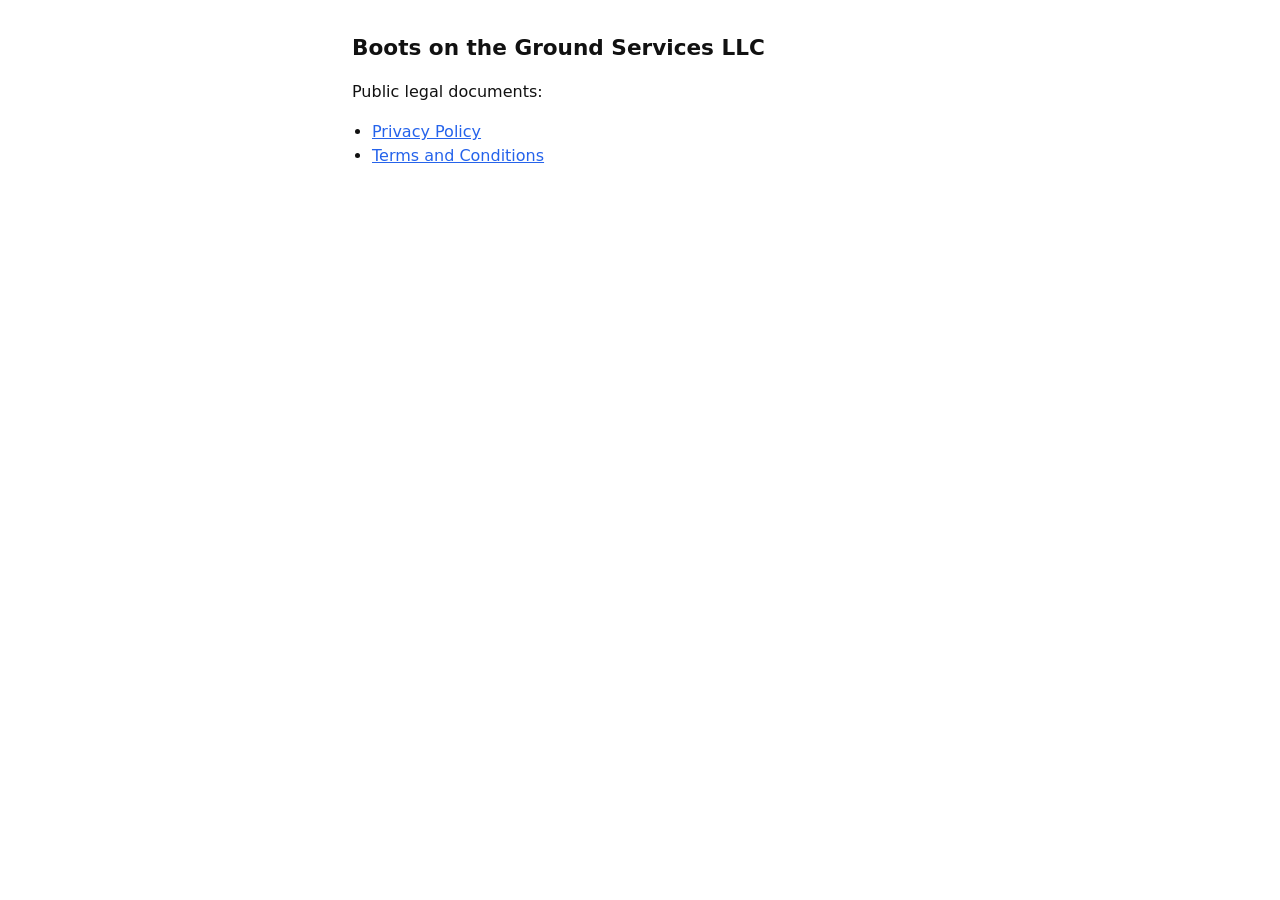
==== index.html @ 4474b743 "Create index.html" ====
<!DOCTYPE html>
<html lang="en">
<head>
  <meta charset="utf-8" />
  <meta name="viewport" content="width=device-width, initial-scale=1" />
  <title>Boots on the Ground — Legal</title>
  <style>
    body { font-family: system-ui, -apple-system, Segoe UI, Roboto, Helvetica, Arial, sans-serif; line-height: 1.5; max-width: 36rem; margin: 2rem auto; padding: 0 1.25rem; color: #111; }
    h1 { font-size: 1.35rem; }
    ul { padding-left: 1.25rem; }
    a { color: #2563eb; }
  </style>
</head>
<body>
  <h1>Boots on the Ground Services LLC</h1>
  <p>Public legal documents:</p>
  <ul>
    <li><a href="privacy.html">Privacy Policy</a></li>
    <li><a href="terms.html">Terms and Conditions</a></li>
  </ul>
</body>
</html>
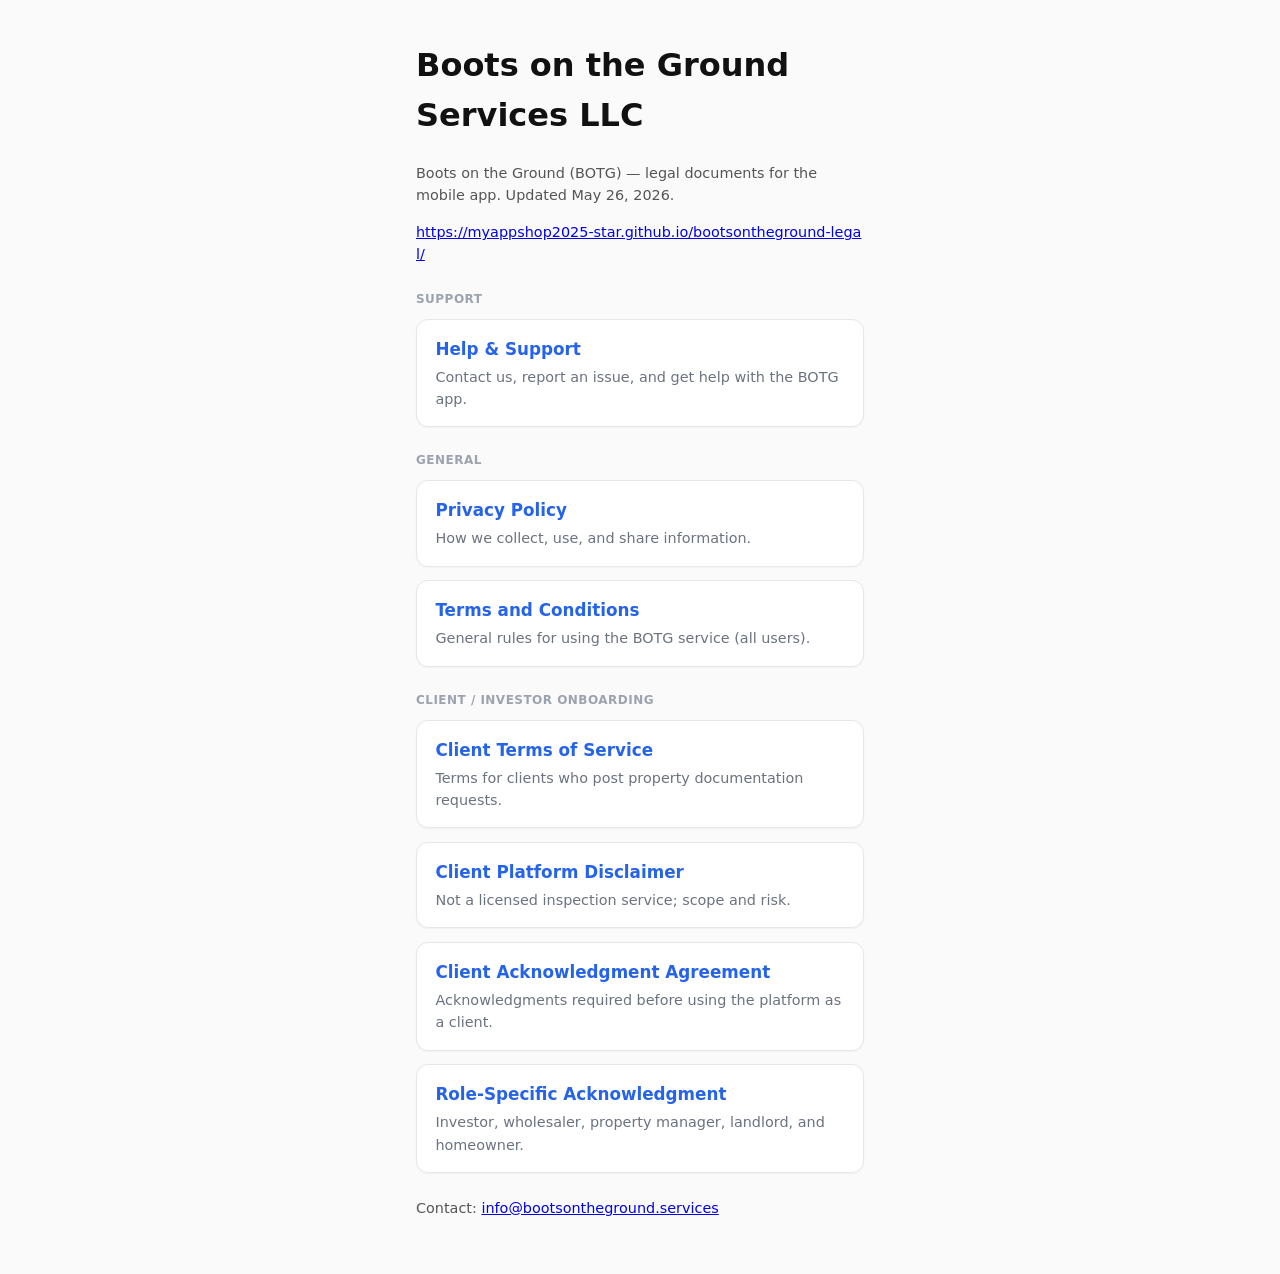
==== commit 2d71c156: "Add support page and update legal documents for App Store Guideline 1.5. Co-authored-by: Cursor <cur" ====
--- a/index.html
+++ b/index.html
@@ -3,20 +3,66 @@
 <head>
   <meta charset="utf-8" />
   <meta name="viewport" content="width=device-width, initial-scale=1" />
-  <title>Boots on the Ground — Legal</title>
+  <title>Boots on the Ground Services LLC — Legal</title>
+  <link rel="stylesheet" href="legal.css" />
   <style>
-    body { font-family: system-ui, -apple-system, Segoe UI, Roboto, Helvetica, Arial, sans-serif; line-height: 1.5; max-width: 36rem; margin: 2rem auto; padding: 0 1.25rem; color: #111; }
-    h1 { font-size: 1.35rem; }
-    ul { padding-left: 1.25rem; }
-    a { color: #2563eb; }
+    body { max-width: 28rem; }
+    .card {
+      display: block;
+      background: #fff;
+      border: 1px solid #e5e7eb;
+      border-radius: 12px;
+      padding: 1rem 1.15rem;
+      margin-bottom: 0.85rem;
+      text-decoration: none;
+      color: inherit;
+      box-shadow: 0 1px 2px rgba(0,0,0,0.04);
+    }
+    .card:hover { border-color: #93c5fd; }
+    .card-title { font-weight: 700; font-size: 1.05rem; color: #2563eb; margin-bottom: 0.25rem; }
+    .card-desc { font-size: 0.9rem; color: #6b7280; }
+    .section-label { font-size: 0.75rem; font-weight: 700; text-transform: uppercase; letter-spacing: 0.04em; color: #9ca3af; margin: 1.5rem 0 0.65rem; }
   </style>
 </head>
 <body>
   <h1>Boots on the Ground Services LLC</h1>
-  <p>Public legal documents:</p>
-  <ul>
-    <li><a href="privacy.html">Privacy Policy</a></li>
-    <li><a href="terms.html">Terms and Conditions</a></li>
-  </ul>
+  <p class="meta">Boots on the Ground (BOTG) — legal documents for the mobile app. Updated May 26, 2026.</p>
+  <p class="meta" style="word-break:break-all;"><a href="https://myappshop2025-star.github.io/bootsontheground-legal/">https://myappshop2025-star.github.io/bootsontheground-legal/</a></p>
+
+  <p class="section-label">Support</p>
+  <a class="card" href="support.html">
+    <div class="card-title">Help &amp; Support</div>
+    <div class="card-desc">Contact us, report an issue, and get help with the BOTG app.</div>
+  </a>
+
+  <p class="section-label">General</p>
+  <a class="card" href="privacy.html">
+    <div class="card-title">Privacy Policy</div>
+    <div class="card-desc">How we collect, use, and share information.</div>
+  </a>
+  <a class="card" href="terms.html">
+    <div class="card-title">Terms and Conditions</div>
+    <div class="card-desc">General rules for using the BOTG service (all users).</div>
+  </a>
+
+  <p class="section-label">Client / investor onboarding</p>
+  <a class="card" href="client-terms.html">
+    <div class="card-title">Client Terms of Service</div>
+    <div class="card-desc">Terms for clients who post property documentation requests.</div>
+  </a>
+  <a class="card" href="client-disclaimer.html">
+    <div class="card-title">Client Platform Disclaimer</div>
+    <div class="card-desc">Not a licensed inspection service; scope and risk.</div>
+  </a>
+  <a class="card" href="client-acknowledgment.html">
+    <div class="card-title">Client Acknowledgment Agreement</div>
+    <div class="card-desc">Acknowledgments required before using the platform as a client.</div>
+  </a>
+  <a class="card" href="client-role.html">
+    <div class="card-title">Role-Specific Acknowledgment</div>
+    <div class="card-desc">Investor, wholesaler, property manager, landlord, and homeowner.</div>
+  </a>
+
+  <p class="meta" style="margin-top:1.5rem;">Contact: <a href="mailto:info@bootsontheground.services">info@bootsontheground.services</a></p>
 </body>
 </html>
--- a/legal.css
+++ b/legal.css
@@ -0,0 +1,24 @@
+body {
+  font-family: system-ui, -apple-system, Segoe UI, Roboto, Helvetica, Arial, sans-serif;
+  line-height: 1.55;
+  max-width: 42rem;
+  margin: 0 auto;
+  padding: 1.25rem 1.5rem 2.5rem;
+  color: #111;
+  background: #fafafa;
+}
+.top-nav { margin-bottom: 1.25rem; font-size: 0.9rem; }
+.top-nav a { color: #2563eb; text-decoration: none; font-weight: 600; }
+.top-nav a:hover { text-decoration: underline; }
+.legal-doc { background: #fff; border: 1px solid #e5e7eb; border-radius: 12px; padding: 1.25rem 1.35rem 1.5rem; }
+.legal-doc h1 { font-size: 1.35rem; margin: 0 0 0.35rem; color: #1e3a5f; line-height: 1.3; }
+.legal-doc h2 { font-size: 1.05rem; margin: 1.35rem 0 0.5rem; color: #1f2937; }
+.legal-doc p { margin: 0 0 0.85rem; }
+.legal-doc ul { margin: 0 0 1rem; padding-left: 1.35rem; }
+.legal-doc li { margin-bottom: 0.35rem; }
+.legal-doc a { color: #2563eb; }
+.meta { color: #555; font-size: 0.9rem; }
+.role-block { margin-top: 2rem; padding-top: 1.5rem; border-top: 1px solid #e5e7eb; }
+.role-block:first-of-type { border-top: none; padding-top: 0; margin-top: 1rem; }
+.page-footer { margin-top: 1.5rem; font-size: 0.85rem; }
+.page-footer a { color: #2563eb; }
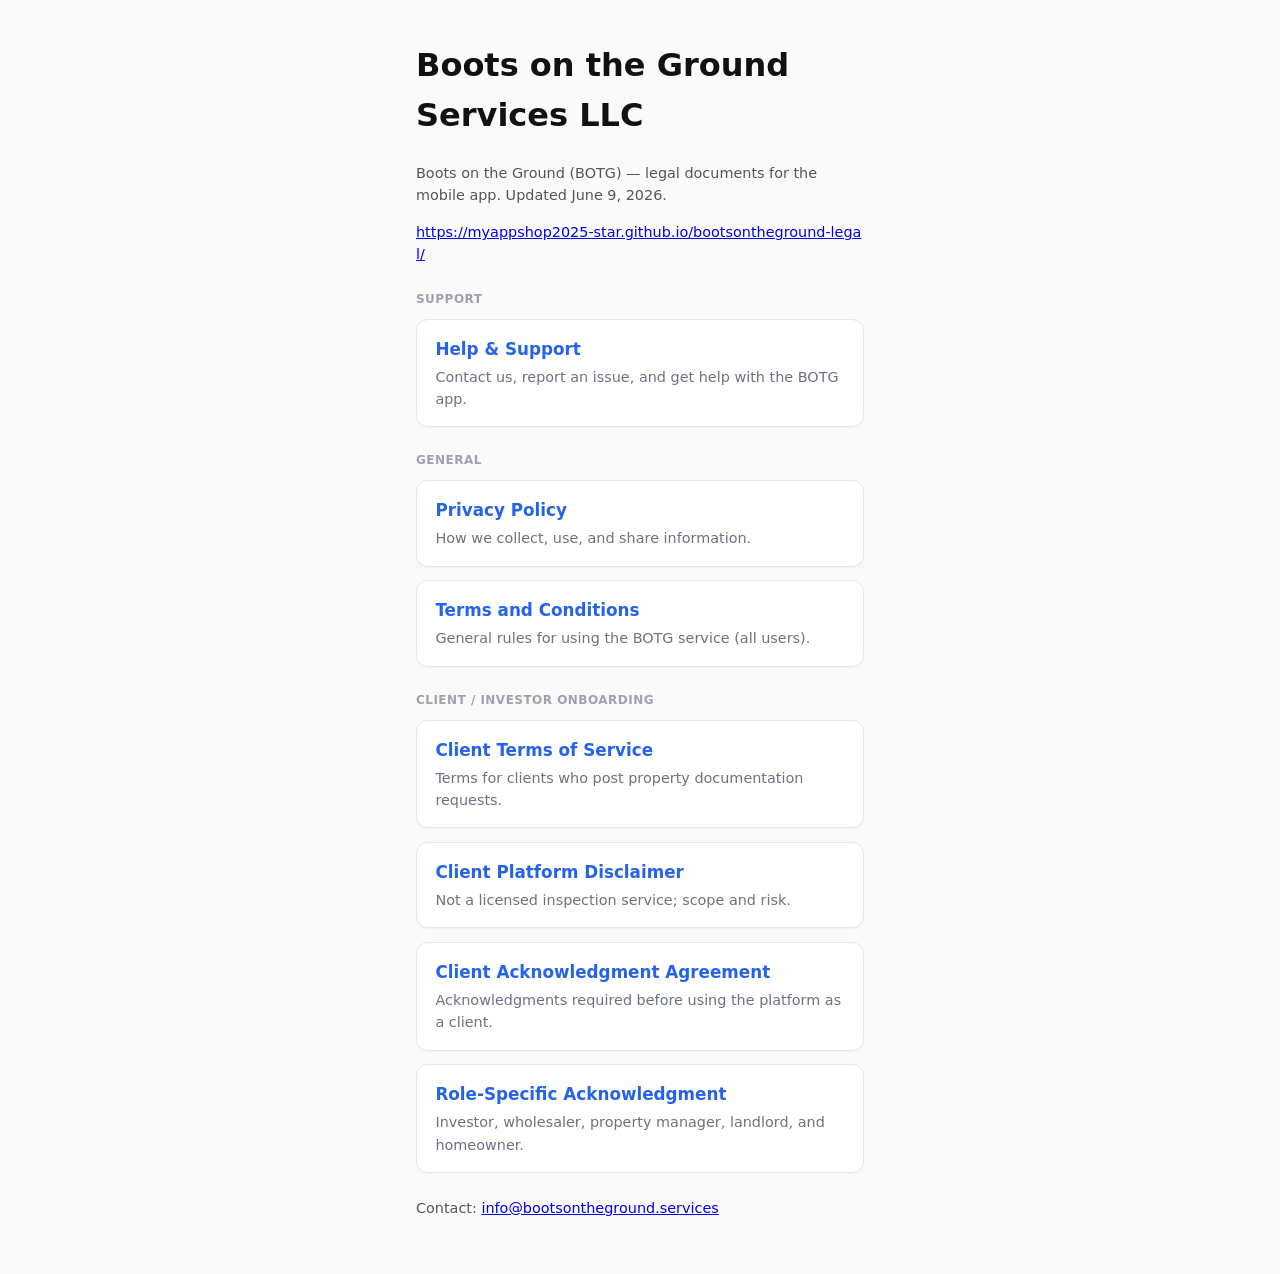
==== commit 5114ff2c: "Update legal for 15% client fee, 10% agent fee, and zero tip platform fee. Sync GitHub Pages with in" ====
--- a/index.html
+++ b/index.html
@@ -26,7 +26,7 @@
 </head>
 <body>
   <h1>Boots on the Ground Services LLC</h1>
-  <p class="meta">Boots on the Ground (BOTG) — legal documents for the mobile app. Updated May 26, 2026.</p>
+  <p class="meta">Boots on the Ground (BOTG) — legal documents for the mobile app. Updated June 9, 2026.</p>
   <p class="meta" style="word-break:break-all;"><a href="https://myappshop2025-star.github.io/bootsontheground-legal/">https://myappshop2025-star.github.io/bootsontheground-legal/</a></p>
 
   <p class="section-label">Support</p>
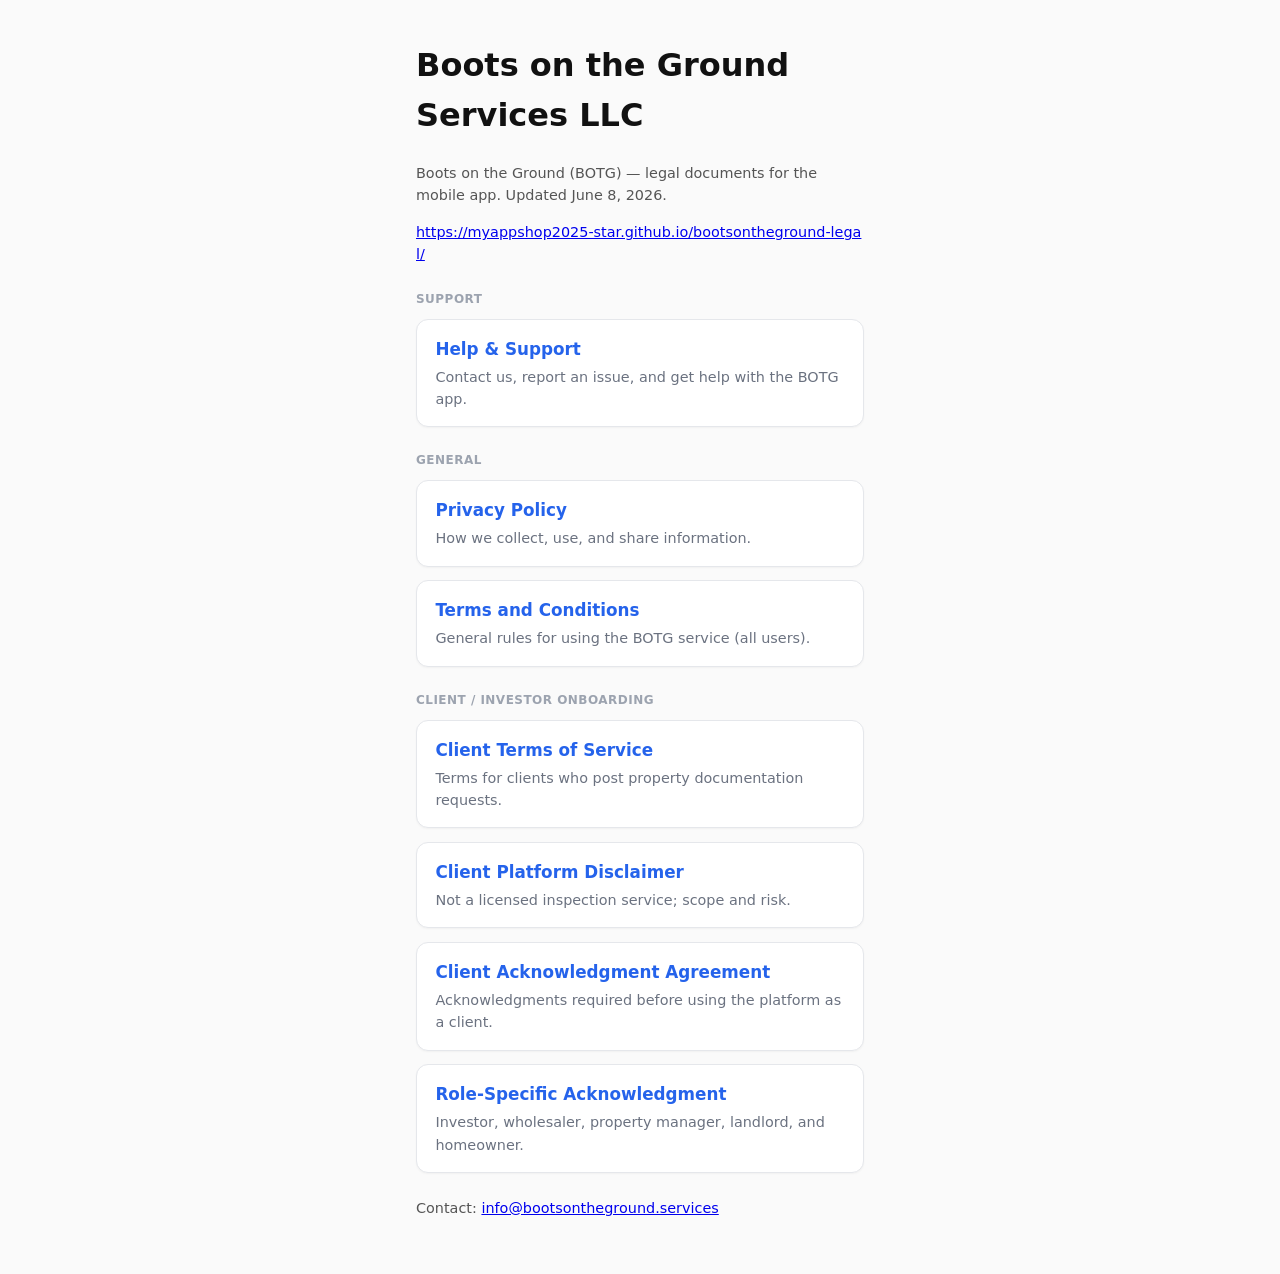
==== commit 48b6a638: "Update legal document dates to June 8, 2026. Align GitHub Pages with in-app legal version 2026-06-08" ====
--- a/index.html
+++ b/index.html
@@ -26,7 +26,7 @@
 </head>
 <body>
   <h1>Boots on the Ground Services LLC</h1>
-  <p class="meta">Boots on the Ground (BOTG) — legal documents for the mobile app. Updated June 9, 2026.</p>
+  <p class="meta">Boots on the Ground (BOTG) — legal documents for the mobile app. Updated June 8, 2026.</p>
   <p class="meta" style="word-break:break-all;"><a href="https://myappshop2025-star.github.io/bootsontheground-legal/">https://myappshop2025-star.github.io/bootsontheground-legal/</a></p>
 
   <p class="section-label">Support</p>
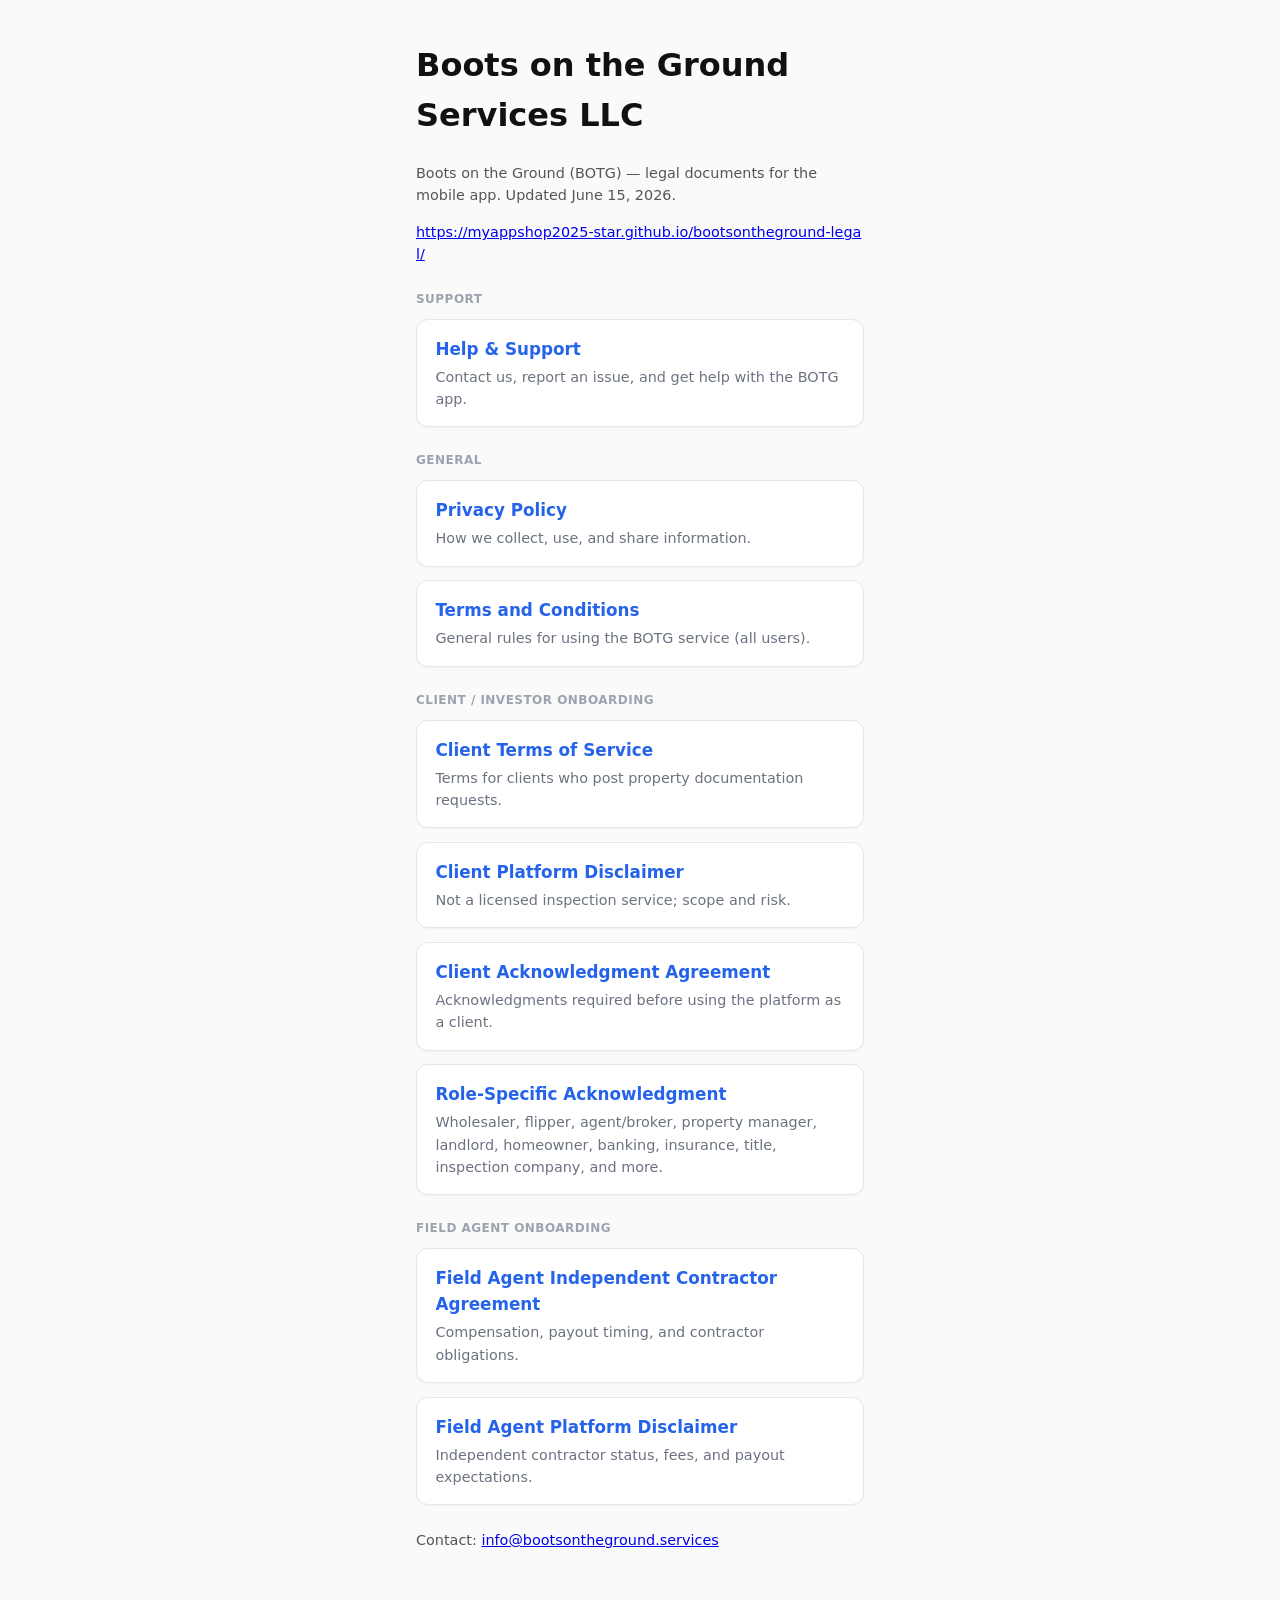
==== commit 63539ab6: "Update legal documents to June 15, 2026. Add expanded client role acknowledgments, field agent legal" ====
--- a/index.html
+++ b/index.html
@@ -26,7 +26,7 @@
 </head>
 <body>
   <h1>Boots on the Ground Services LLC</h1>
-  <p class="meta">Boots on the Ground (BOTG) — legal documents for the mobile app. Updated June 8, 2026.</p>
+  <p class="meta">Boots on the Ground (BOTG) — legal documents for the mobile app. Updated June 15, 2026.</p>
   <p class="meta" style="word-break:break-all;"><a href="https://myappshop2025-star.github.io/bootsontheground-legal/">https://myappshop2025-star.github.io/bootsontheground-legal/</a></p>
 
   <p class="section-label">Support</p>
@@ -60,7 +60,17 @@
   </a>
   <a class="card" href="client-role.html">
     <div class="card-title">Role-Specific Acknowledgment</div>
-    <div class="card-desc">Investor, wholesaler, property manager, landlord, and homeowner.</div>
+    <div class="card-desc">Wholesaler, flipper, agent/broker, property manager, landlord, homeowner, banking, insurance, title, inspection company, and more.</div>
+  </a>
+
+  <p class="section-label">Field agent onboarding</p>
+  <a class="card" href="field-agent-agreement.html">
+    <div class="card-title">Field Agent Independent Contractor Agreement</div>
+    <div class="card-desc">Compensation, payout timing, and contractor obligations.</div>
+  </a>
+  <a class="card" href="field-agent-disclaimer.html">
+    <div class="card-title">Field Agent Platform Disclaimer</div>
+    <div class="card-desc">Independent contractor status, fees, and payout expectations.</div>
   </a>
 
   <p class="meta" style="margin-top:1.5rem;">Contact: <a href="mailto:info@bootsontheground.services">info@bootsontheground.services</a></p>
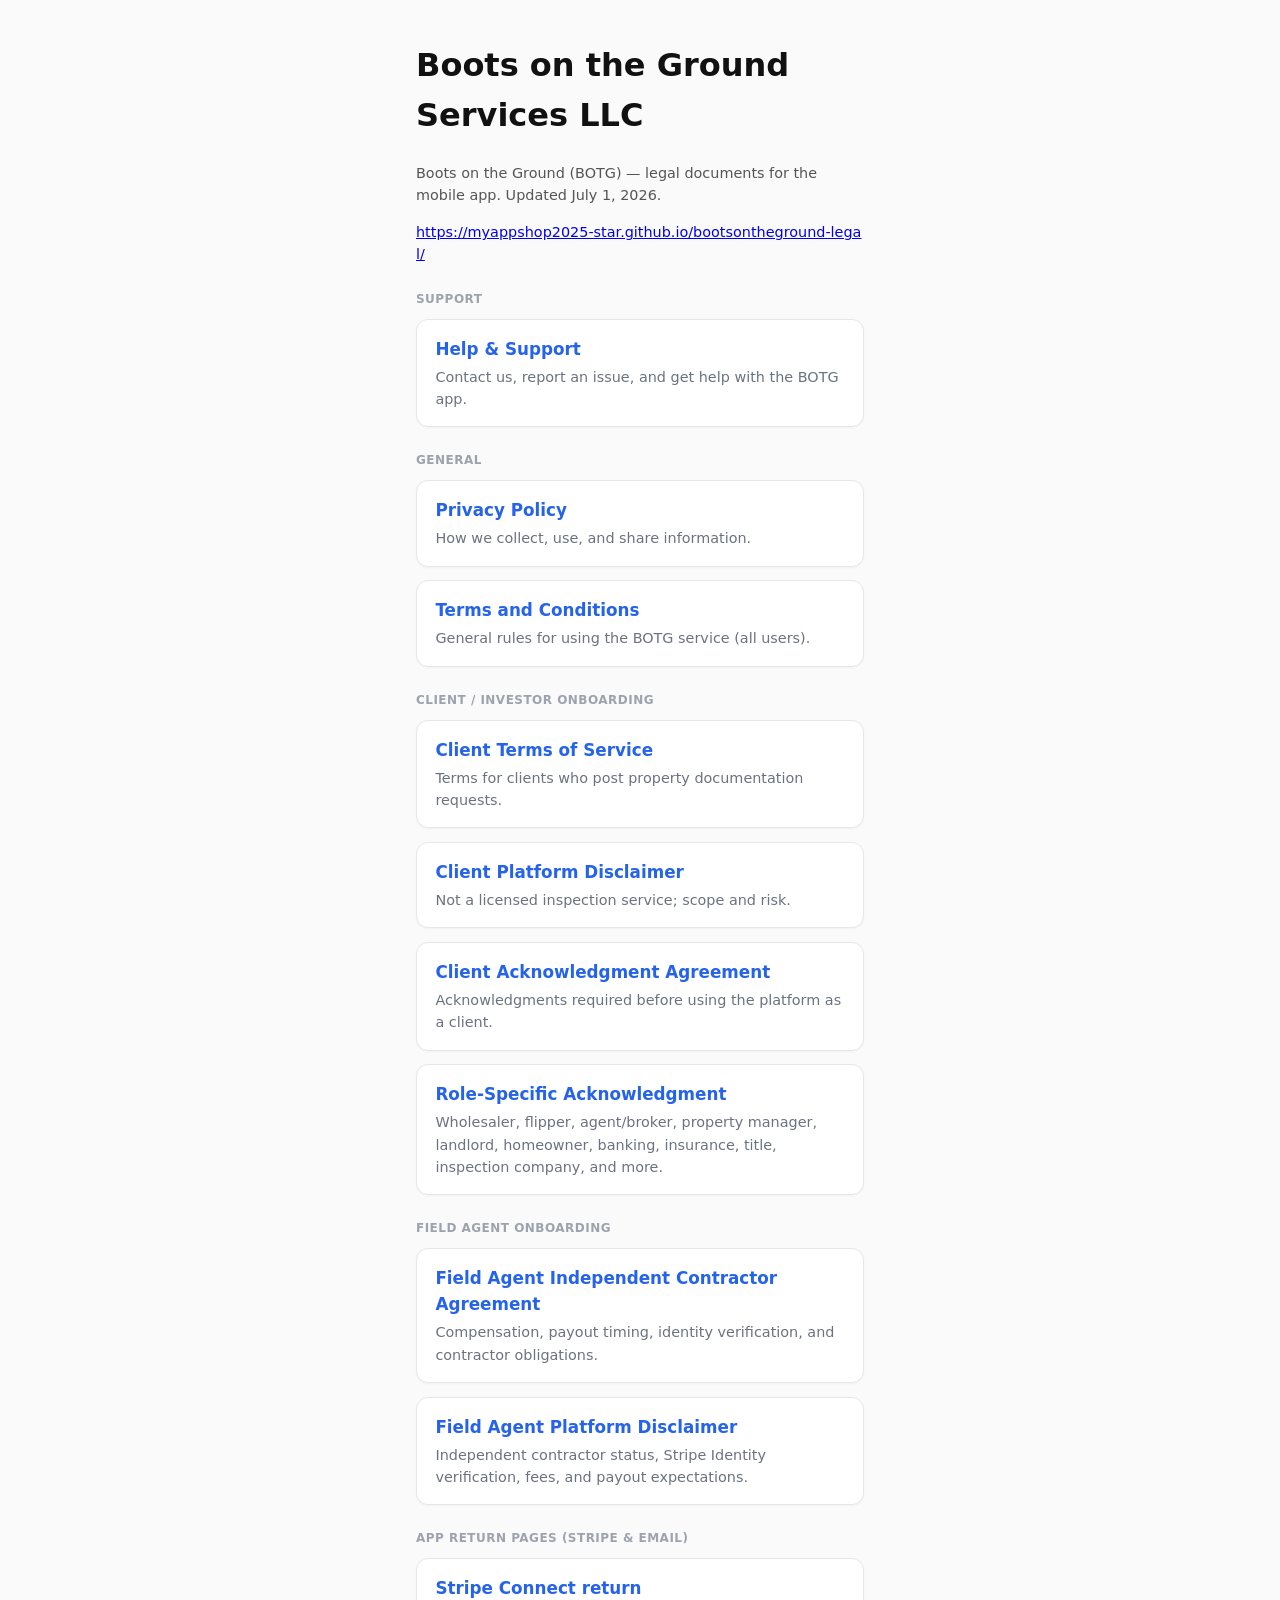
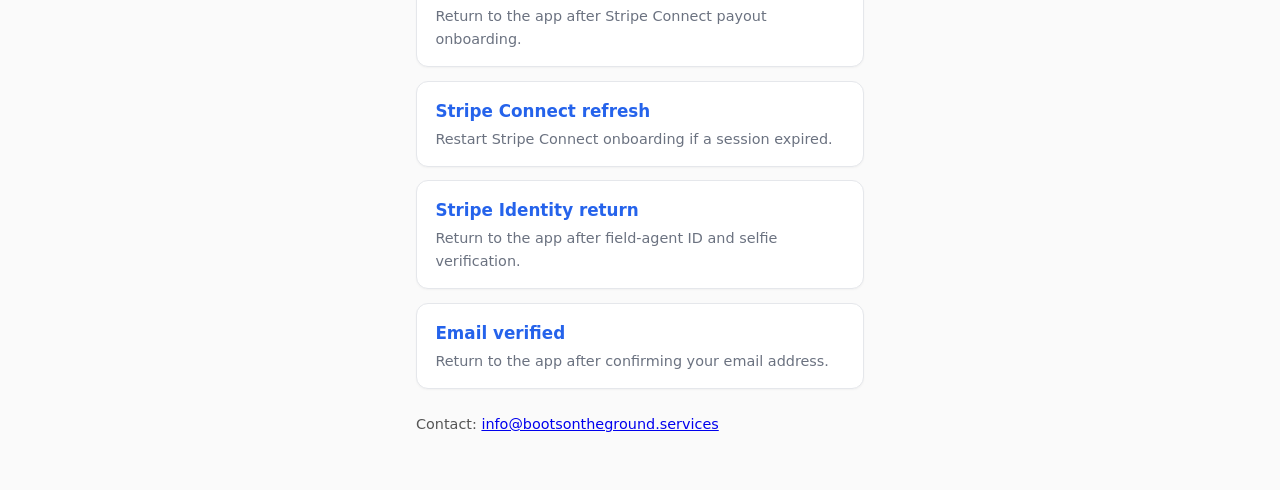
==== commit b0ad99a3: "Publish Stripe Identity legal updates and return page. Update privacy, terms, field-agent, and clien" ====
--- a/index.html
+++ b/index.html
@@ -26,7 +26,7 @@
 </head>
 <body>
   <h1>Boots on the Ground Services LLC</h1>
-  <p class="meta">Boots on the Ground (BOTG) — legal documents for the mobile app. Updated June 15, 2026.</p>
+  <p class="meta">Boots on the Ground (BOTG) — legal documents for the mobile app. Updated July 1, 2026.</p>
   <p class="meta" style="word-break:break-all;"><a href="https://myappshop2025-star.github.io/bootsontheground-legal/">https://myappshop2025-star.github.io/bootsontheground-legal/</a></p>
 
   <p class="section-label">Support</p>
@@ -66,11 +66,29 @@
   <p class="section-label">Field agent onboarding</p>
   <a class="card" href="field-agent-agreement.html">
     <div class="card-title">Field Agent Independent Contractor Agreement</div>
-    <div class="card-desc">Compensation, payout timing, and contractor obligations.</div>
+    <div class="card-desc">Compensation, payout timing, identity verification, and contractor obligations.</div>
   </a>
   <a class="card" href="field-agent-disclaimer.html">
     <div class="card-title">Field Agent Platform Disclaimer</div>
-    <div class="card-desc">Independent contractor status, fees, and payout expectations.</div>
+    <div class="card-desc">Independent contractor status, Stripe Identity verification, fees, and payout expectations.</div>
+  </a>
+
+  <p class="section-label">App return pages (Stripe &amp; email)</p>
+  <a class="card" href="connect-return.html">
+    <div class="card-title">Stripe Connect return</div>
+    <div class="card-desc">Return to the app after Stripe Connect payout onboarding.</div>
+  </a>
+  <a class="card" href="connect-refresh.html">
+    <div class="card-title">Stripe Connect refresh</div>
+    <div class="card-desc">Restart Stripe Connect onboarding if a session expired.</div>
+  </a>
+  <a class="card" href="identity-return.html">
+    <div class="card-title">Stripe Identity return</div>
+    <div class="card-desc">Return to the app after field-agent ID and selfie verification.</div>
+  </a>
+  <a class="card" href="email-verified.html">
+    <div class="card-title">Email verified</div>
+    <div class="card-desc">Return to the app after confirming your email address.</div>
   </a>
 
   <p class="meta" style="margin-top:1.5rem;">Contact: <a href="mailto:info@bootsontheground.services">info@bootsontheground.services</a></p>
